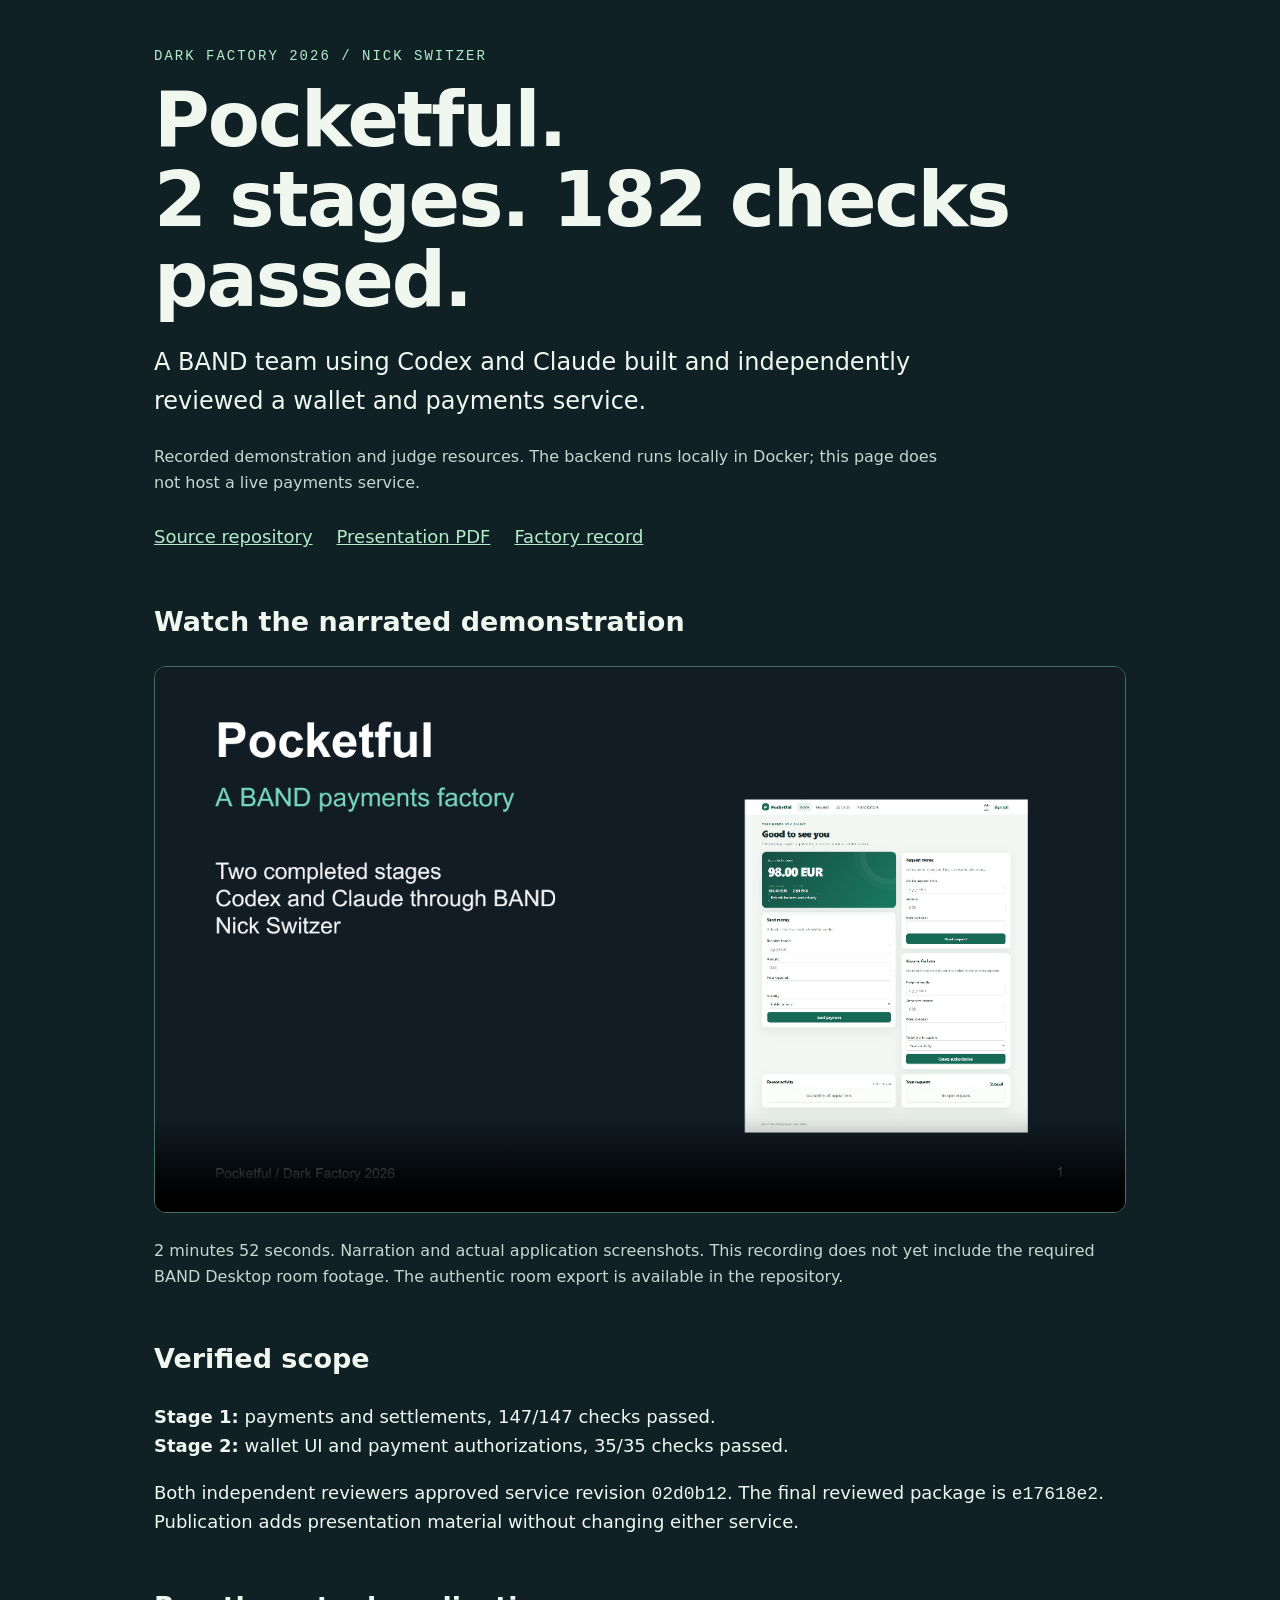
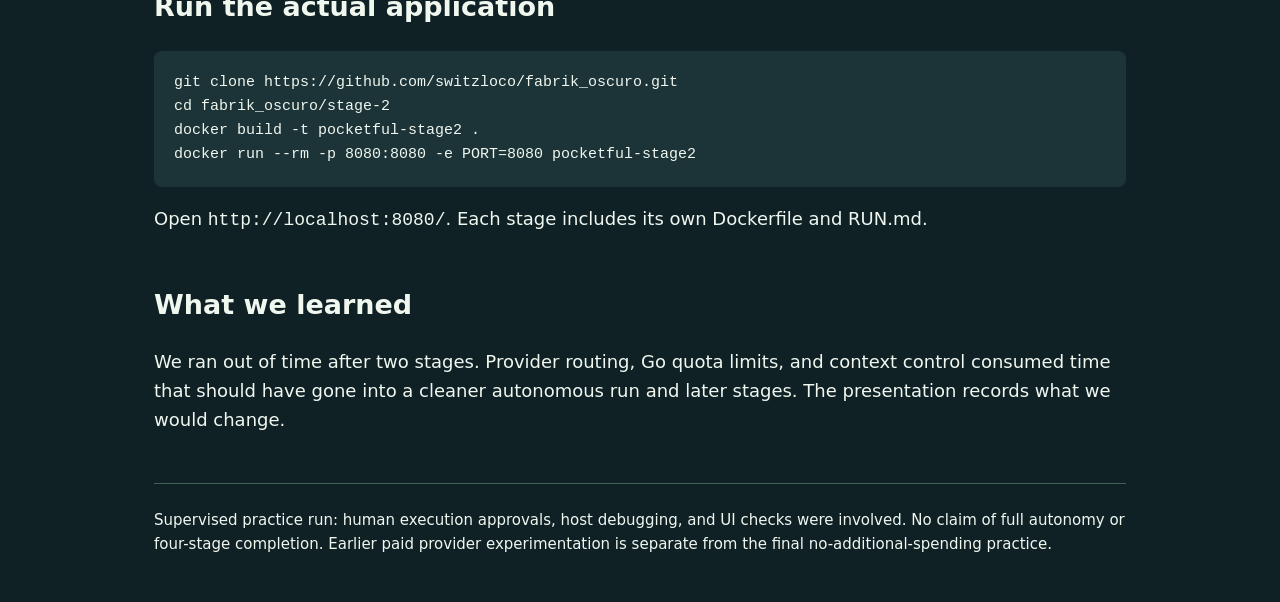
==== docs/index.html @ eaa7fab2 "Publish verified two-stage Pocketful package and submission assets" ====
<!doctype html><html lang="en"><head><meta charset="utf-8"><meta name="viewport" content="width=device-width,initial-scale=1"><title>Pocketful: 2 Stages, 182 Checks Passed</title><style>*{box-sizing:border-box}body{margin:0;background:#102126;color:#eff7ef;font:18px/1.6 system-ui,sans-serif}main{max-width:1020px;margin:auto;padding:48px 24px}h1{font-size:clamp(38px,7vw,76px);line-height:1.05;letter-spacing:-2px;margin:16px 0}h2{margin-top:48px}a{color:#b2ecc7}header p{font-size:24px;max-width:800px}.label{font:14px monospace;letter-spacing:2px;color:#b2ecc7}video{width:100%;background:#000;border:1px solid #487060;border-radius:12px}.links{display:flex;gap:24px;flex-wrap:wrap;margin:28px 0}pre{overflow:auto;background:#1c3337;padding:20px;border-radius:8px;font-size:15px}.note{color:#c4d8d0;font-size:16px}footer{border-top:1px solid #416056;margin-top:48px;padding-top:24px;font-size:15px}</style></head><body><main><header><div class="label">DARK FACTORY 2026 / NICK SWITZER</div><h1>Pocketful.<br>2 stages. 182 checks passed.</h1><p>A BAND team using Codex and Claude built and independently reviewed a wallet and payments service.</p><p class="note">Recorded demonstration and judge resources. The backend runs locally in Docker; this page does not host a live payments service.</p></header><nav class="links"><a href="https://github.com/switzloco/fabrik_oscuro">Source repository</a><a href="Pocketful-presentation.pdf">Presentation PDF</a><a href="https://github.com/switzloco/fabrik_oscuro/blob/main/FACTORY.md">Factory record</a></nav><h2>Watch the narrated demonstration</h2><video controls preload="metadata" poster="pocketful-cover.png"><source src="Pocketful-demo.mp4" type="video/mp4">Your browser cannot play the video. <a href="Pocketful-demo.mp4">Download MP4</a>.</video><p class="note">2 minutes 52 seconds. Narration and actual application screenshots. This recording does not yet include the required BAND Desktop room footage. The authentic room export is available in the repository.</p><h2>Verified scope</h2><p><strong>Stage 1:</strong> payments and settlements, 147/147 checks passed.<br><strong>Stage 2:</strong> wallet UI and payment authorizations, 35/35 checks passed.</p><p>Both independent reviewers approved service revision <code>02d0b12</code>. The final reviewed package is <code>e17618e2</code>. Publication adds presentation material without changing either service.</p><h2>Run the actual application</h2><pre>git clone https://github.com/switzloco/fabrik_oscuro.git
cd fabrik_oscuro/stage-2
docker build -t pocketful-stage2 .
docker run --rm -p 8080:8080 -e PORT=8080 pocketful-stage2</pre><p>Open <code>http://localhost:8080/</code>. Each stage includes its own Dockerfile and RUN.md.</p><h2>What we learned</h2><p>We ran out of time after two stages. Provider routing, Go quota limits, and context control consumed time that should have gone into a cleaner autonomous run and later stages. The presentation records what we would change.</p><footer>Supervised practice run: human execution approvals, host debugging, and UI checks were involved. No claim of full autonomy or four-stage completion. Earlier paid provider experimentation is separate from the final no-additional-spending practice.</footer></main></body></html>
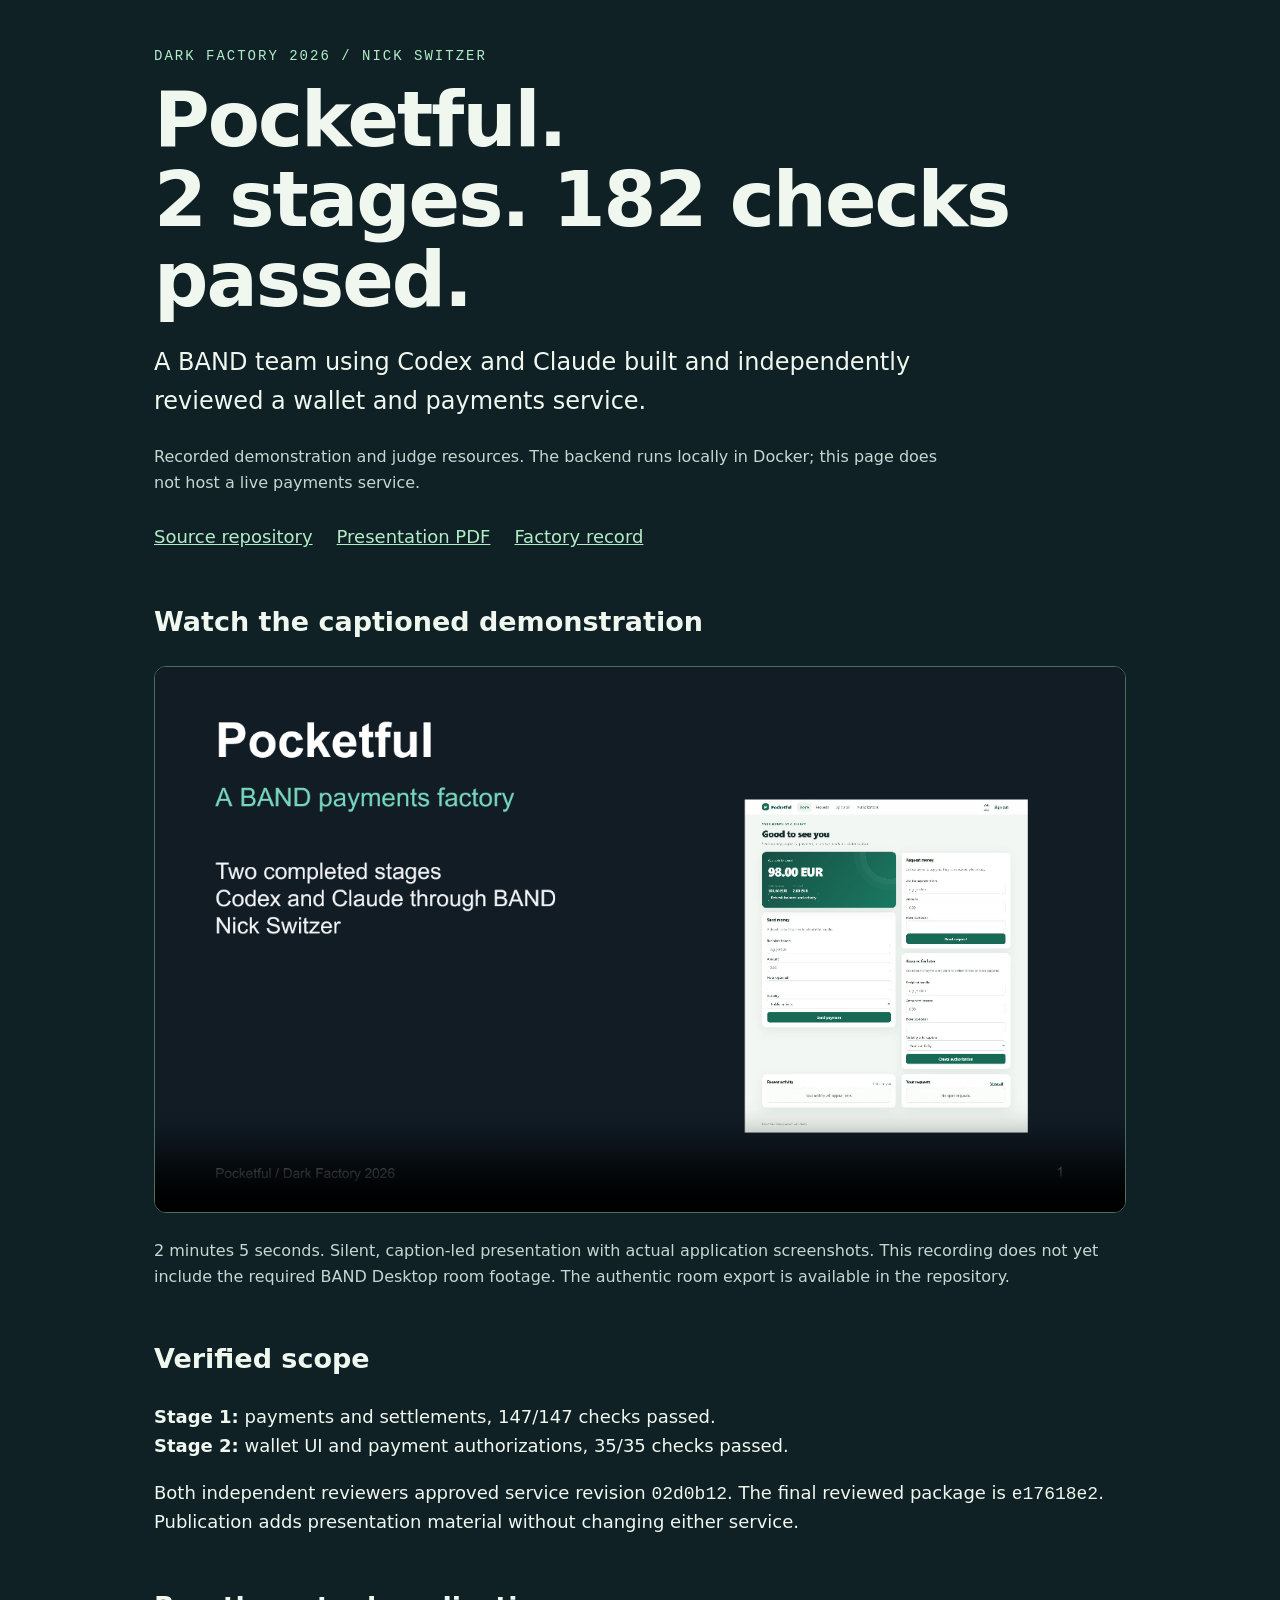
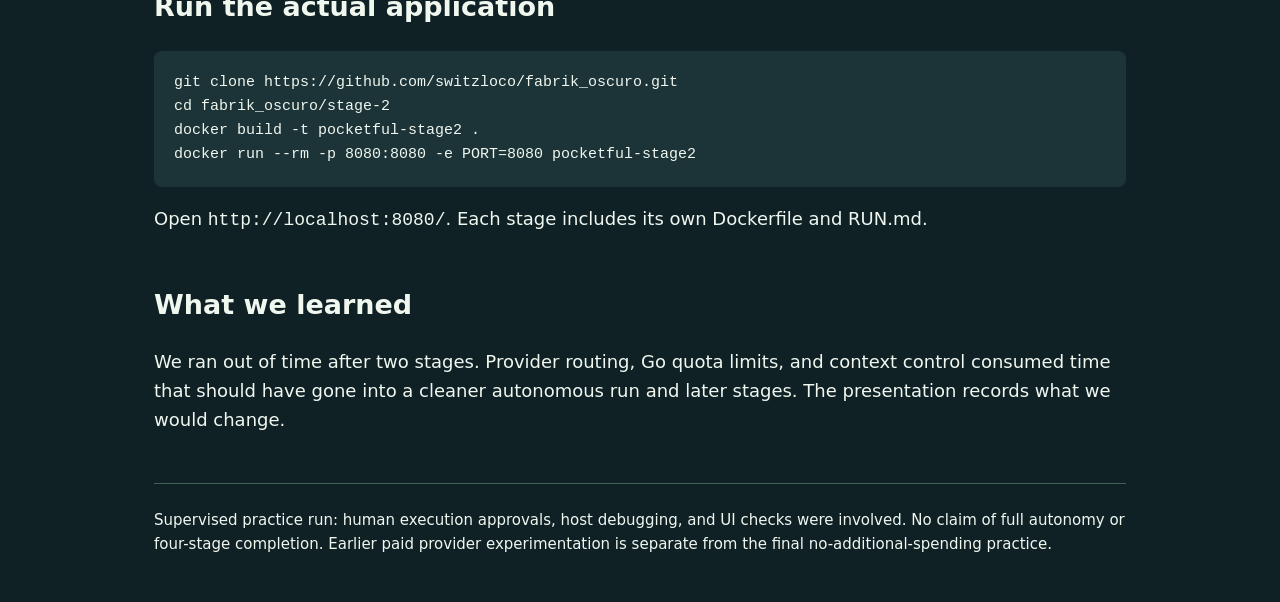
==== commit 961aea7b: "Replace robotic narration with silent caption-led demo" ====
--- a/docs/index.html
+++ b/docs/index.html
@@ -1,4 +1,4 @@
-<!doctype html><html lang="en"><head><meta charset="utf-8"><meta name="viewport" content="width=device-width,initial-scale=1"><title>Pocketful: 2 Stages, 182 Checks Passed</title><style>*{box-sizing:border-box}body{margin:0;background:#102126;color:#eff7ef;font:18px/1.6 system-ui,sans-serif}main{max-width:1020px;margin:auto;padding:48px 24px}h1{font-size:clamp(38px,7vw,76px);line-height:1.05;letter-spacing:-2px;margin:16px 0}h2{margin-top:48px}a{color:#b2ecc7}header p{font-size:24px;max-width:800px}.label{font:14px monospace;letter-spacing:2px;color:#b2ecc7}video{width:100%;background:#000;border:1px solid #487060;border-radius:12px}.links{display:flex;gap:24px;flex-wrap:wrap;margin:28px 0}pre{overflow:auto;background:#1c3337;padding:20px;border-radius:8px;font-size:15px}.note{color:#c4d8d0;font-size:16px}footer{border-top:1px solid #416056;margin-top:48px;padding-top:24px;font-size:15px}</style></head><body><main><header><div class="label">DARK FACTORY 2026 / NICK SWITZER</div><h1>Pocketful.<br>2 stages. 182 checks passed.</h1><p>A BAND team using Codex and Claude built and independently reviewed a wallet and payments service.</p><p class="note">Recorded demonstration and judge resources. The backend runs locally in Docker; this page does not host a live payments service.</p></header><nav class="links"><a href="https://github.com/switzloco/fabrik_oscuro">Source repository</a><a href="Pocketful-presentation.pdf">Presentation PDF</a><a href="https://github.com/switzloco/fabrik_oscuro/blob/main/FACTORY.md">Factory record</a></nav><h2>Watch the narrated demonstration</h2><video controls preload="metadata" poster="pocketful-cover.png"><source src="Pocketful-demo.mp4" type="video/mp4">Your browser cannot play the video. <a href="Pocketful-demo.mp4">Download MP4</a>.</video><p class="note">2 minutes 52 seconds. Narration and actual application screenshots. This recording does not yet include the required BAND Desktop room footage. The authentic room export is available in the repository.</p><h2>Verified scope</h2><p><strong>Stage 1:</strong> payments and settlements, 147/147 checks passed.<br><strong>Stage 2:</strong> wallet UI and payment authorizations, 35/35 checks passed.</p><p>Both independent reviewers approved service revision <code>02d0b12</code>. The final reviewed package is <code>e17618e2</code>. Publication adds presentation material without changing either service.</p><h2>Run the actual application</h2><pre>git clone https://github.com/switzloco/fabrik_oscuro.git
+<!doctype html><html lang="en"><head><meta charset="utf-8"><meta name="viewport" content="width=device-width,initial-scale=1"><title>Pocketful: 2 Stages, 182 Checks Passed</title><style>*{box-sizing:border-box}body{margin:0;background:#102126;color:#eff7ef;font:18px/1.6 system-ui,sans-serif}main{max-width:1020px;margin:auto;padding:48px 24px}h1{font-size:clamp(38px,7vw,76px);line-height:1.05;letter-spacing:-2px;margin:16px 0}h2{margin-top:48px}a{color:#b2ecc7}header p{font-size:24px;max-width:800px}.label{font:14px monospace;letter-spacing:2px;color:#b2ecc7}video{width:100%;background:#000;border:1px solid #487060;border-radius:12px}.links{display:flex;gap:24px;flex-wrap:wrap;margin:28px 0}pre{overflow:auto;background:#1c3337;padding:20px;border-radius:8px;font-size:15px}.note{color:#c4d8d0;font-size:16px}footer{border-top:1px solid #416056;margin-top:48px;padding-top:24px;font-size:15px}</style></head><body><main><header><div class="label">DARK FACTORY 2026 / NICK SWITZER</div><h1>Pocketful.<br>2 stages. 182 checks passed.</h1><p>A BAND team using Codex and Claude built and independently reviewed a wallet and payments service.</p><p class="note">Recorded demonstration and judge resources. The backend runs locally in Docker; this page does not host a live payments service.</p></header><nav class="links"><a href="https://github.com/switzloco/fabrik_oscuro">Source repository</a><a href="Pocketful-presentation.pdf">Presentation PDF</a><a href="https://github.com/switzloco/fabrik_oscuro/blob/main/FACTORY.md">Factory record</a></nav><h2>Watch the captioned demonstration</h2><video controls preload="metadata" poster="pocketful-cover.png"><source src="Pocketful-demo.mp4?v=captioned-2" type="video/mp4">Your browser cannot play the video. <a href="Pocketful-demo.mp4">Download MP4</a>.</video><p class="note">2 minutes 5 seconds. Silent, caption-led presentation with actual application screenshots. This recording does not yet include the required BAND Desktop room footage. The authentic room export is available in the repository.</p><h2>Verified scope</h2><p><strong>Stage 1:</strong> payments and settlements, 147/147 checks passed.<br><strong>Stage 2:</strong> wallet UI and payment authorizations, 35/35 checks passed.</p><p>Both independent reviewers approved service revision <code>02d0b12</code>. The final reviewed package is <code>e17618e2</code>. Publication adds presentation material without changing either service.</p><h2>Run the actual application</h2><pre>git clone https://github.com/switzloco/fabrik_oscuro.git
 cd fabrik_oscuro/stage-2
 docker build -t pocketful-stage2 .
 docker run --rm -p 8080:8080 -e PORT=8080 pocketful-stage2</pre><p>Open <code>http://localhost:8080/</code>. Each stage includes its own Dockerfile and RUN.md.</p><h2>What we learned</h2><p>We ran out of time after two stages. Provider routing, Go quota limits, and context control consumed time that should have gone into a cleaner autonomous run and later stages. The presentation records what we would change.</p><footer>Supervised practice run: human execution approvals, host debugging, and UI checks were involved. No claim of full autonomy or four-stage completion. Earlier paid provider experimentation is separate from the final no-additional-spending practice.</footer></main></body></html>
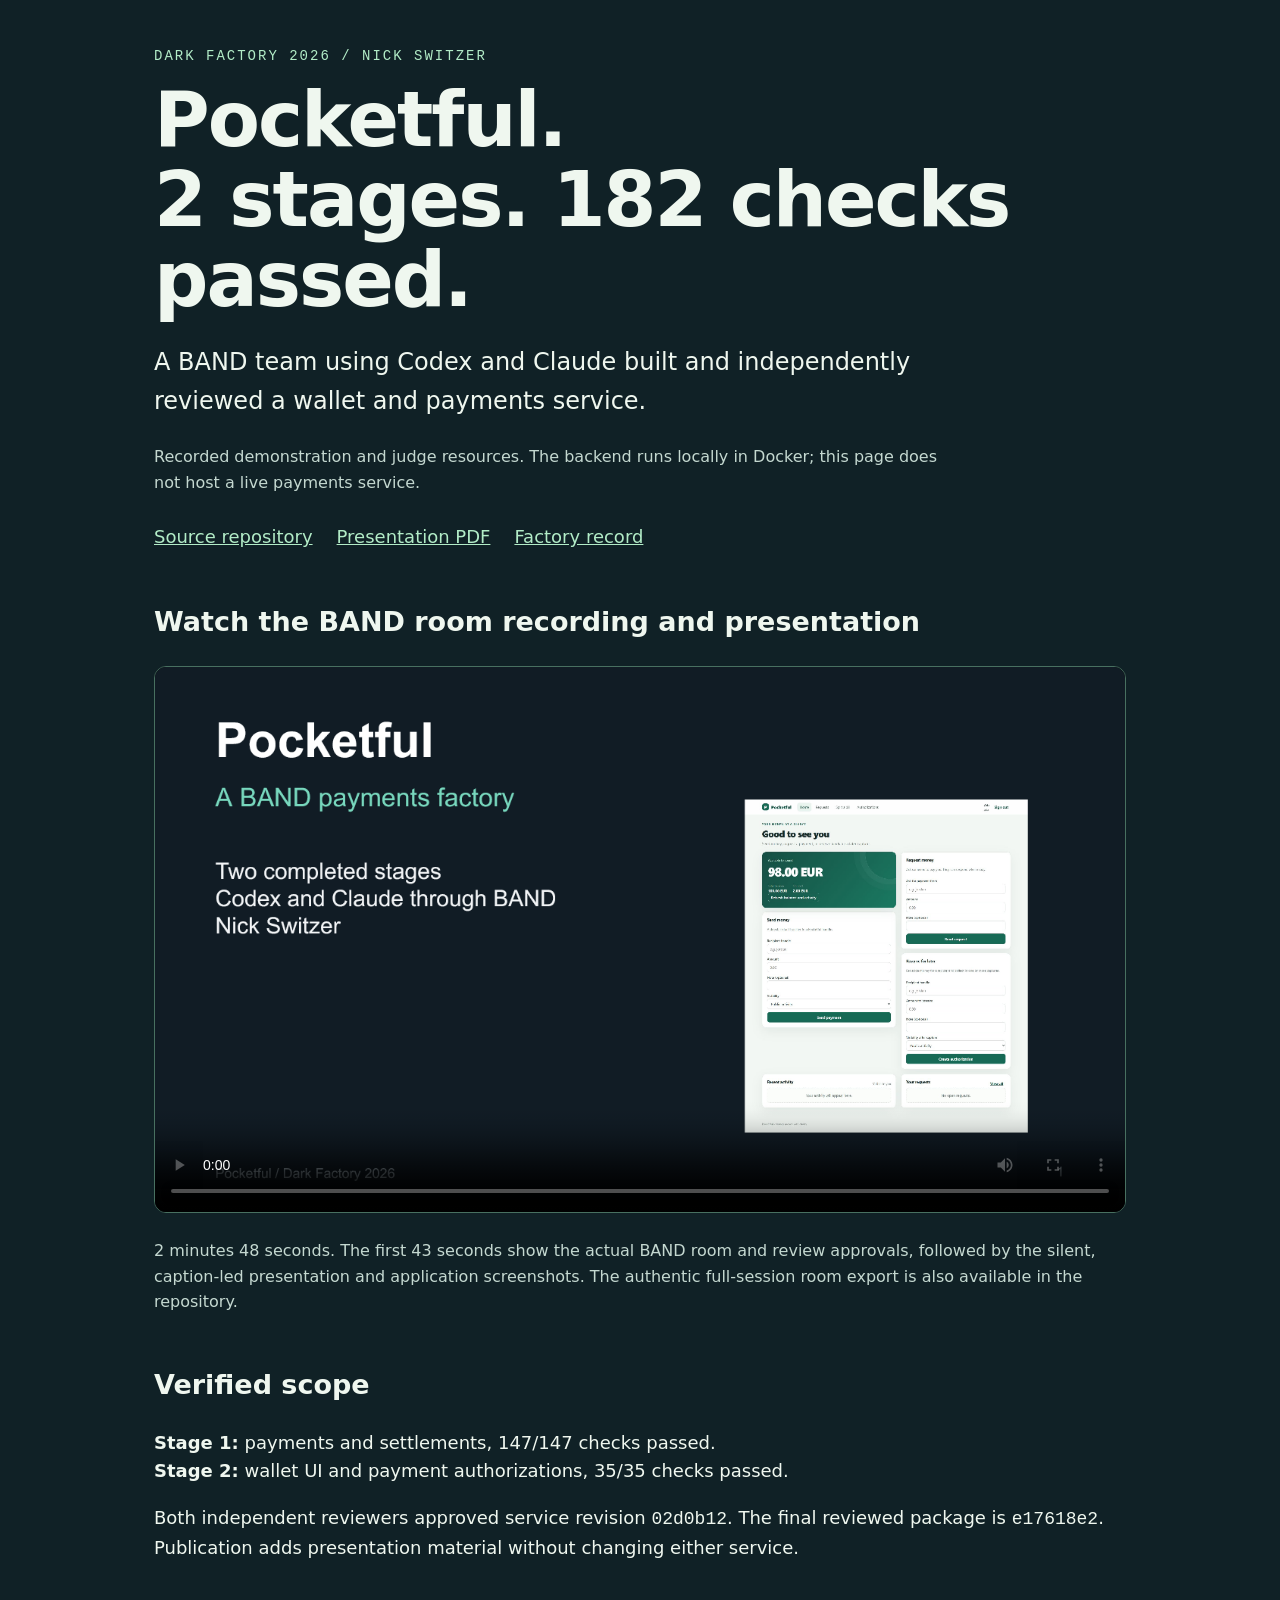
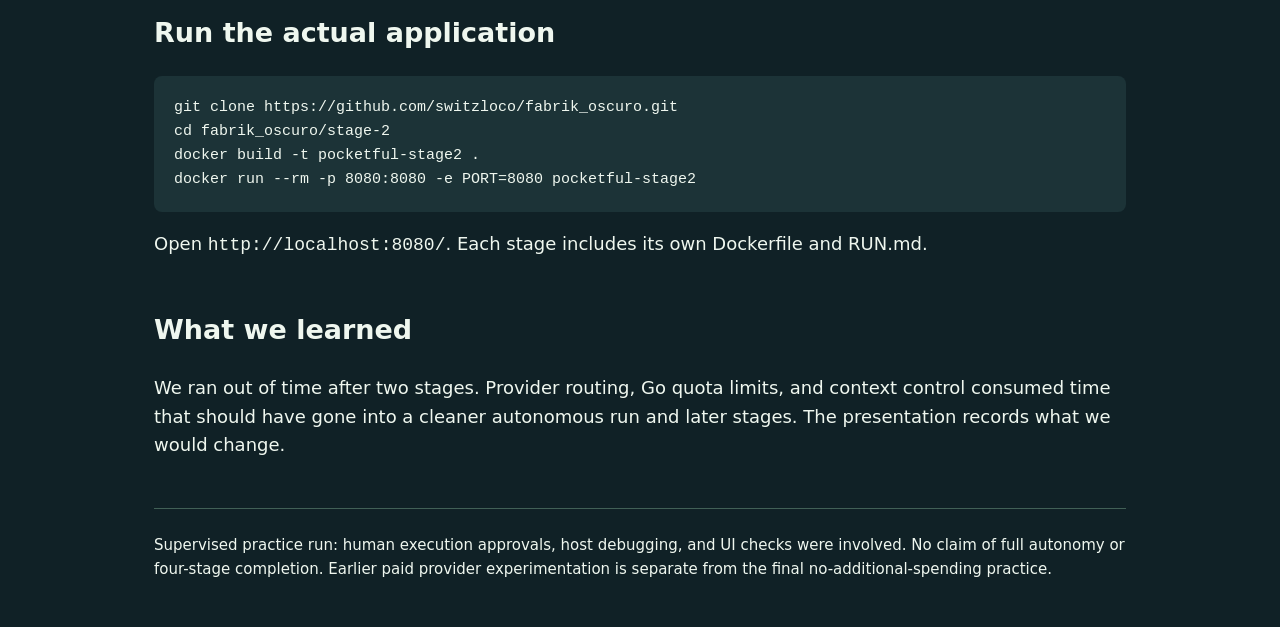
==== commit f57da212: "Include actual BAND room recording in submission video" ====
--- a/docs/index.html
+++ b/docs/index.html
@@ -1,4 +1,4 @@
-<!doctype html><html lang="en"><head><meta charset="utf-8"><meta name="viewport" content="width=device-width,initial-scale=1"><title>Pocketful: 2 Stages, 182 Checks Passed</title><style>*{box-sizing:border-box}body{margin:0;background:#102126;color:#eff7ef;font:18px/1.6 system-ui,sans-serif}main{max-width:1020px;margin:auto;padding:48px 24px}h1{font-size:clamp(38px,7vw,76px);line-height:1.05;letter-spacing:-2px;margin:16px 0}h2{margin-top:48px}a{color:#b2ecc7}header p{font-size:24px;max-width:800px}.label{font:14px monospace;letter-spacing:2px;color:#b2ecc7}video{width:100%;background:#000;border:1px solid #487060;border-radius:12px}.links{display:flex;gap:24px;flex-wrap:wrap;margin:28px 0}pre{overflow:auto;background:#1c3337;padding:20px;border-radius:8px;font-size:15px}.note{color:#c4d8d0;font-size:16px}footer{border-top:1px solid #416056;margin-top:48px;padding-top:24px;font-size:15px}</style></head><body><main><header><div class="label">DARK FACTORY 2026 / NICK SWITZER</div><h1>Pocketful.<br>2 stages. 182 checks passed.</h1><p>A BAND team using Codex and Claude built and independently reviewed a wallet and payments service.</p><p class="note">Recorded demonstration and judge resources. The backend runs locally in Docker; this page does not host a live payments service.</p></header><nav class="links"><a href="https://github.com/switzloco/fabrik_oscuro">Source repository</a><a href="Pocketful-presentation.pdf">Presentation PDF</a><a href="https://github.com/switzloco/fabrik_oscuro/blob/main/FACTORY.md">Factory record</a></nav><h2>Watch the captioned demonstration</h2><video controls preload="metadata" poster="pocketful-cover.png"><source src="Pocketful-demo.mp4?v=captioned-2" type="video/mp4">Your browser cannot play the video. <a href="Pocketful-demo.mp4">Download MP4</a>.</video><p class="note">2 minutes 5 seconds. Silent, caption-led presentation with actual application screenshots. This recording does not yet include the required BAND Desktop room footage. The authentic room export is available in the repository.</p><h2>Verified scope</h2><p><strong>Stage 1:</strong> payments and settlements, 147/147 checks passed.<br><strong>Stage 2:</strong> wallet UI and payment authorizations, 35/35 checks passed.</p><p>Both independent reviewers approved service revision <code>02d0b12</code>. The final reviewed package is <code>e17618e2</code>. Publication adds presentation material without changing either service.</p><h2>Run the actual application</h2><pre>git clone https://github.com/switzloco/fabrik_oscuro.git
+<!doctype html><html lang="en"><head><meta charset="utf-8"><meta name="viewport" content="width=device-width,initial-scale=1"><title>Pocketful: 2 Stages, 182 Checks Passed</title><style>*{box-sizing:border-box}body{margin:0;background:#102126;color:#eff7ef;font:18px/1.6 system-ui,sans-serif}main{max-width:1020px;margin:auto;padding:48px 24px}h1{font-size:clamp(38px,7vw,76px);line-height:1.05;letter-spacing:-2px;margin:16px 0}h2{margin-top:48px}a{color:#b2ecc7}header p{font-size:24px;max-width:800px}.label{font:14px monospace;letter-spacing:2px;color:#b2ecc7}video{width:100%;background:#000;border:1px solid #487060;border-radius:12px}.links{display:flex;gap:24px;flex-wrap:wrap;margin:28px 0}pre{overflow:auto;background:#1c3337;padding:20px;border-radius:8px;font-size:15px}.note{color:#c4d8d0;font-size:16px}footer{border-top:1px solid #416056;margin-top:48px;padding-top:24px;font-size:15px}</style></head><body><main><header><div class="label">DARK FACTORY 2026 / NICK SWITZER</div><h1>Pocketful.<br>2 stages. 182 checks passed.</h1><p>A BAND team using Codex and Claude built and independently reviewed a wallet and payments service.</p><p class="note">Recorded demonstration and judge resources. The backend runs locally in Docker; this page does not host a live payments service.</p></header><nav class="links"><a href="https://github.com/switzloco/fabrik_oscuro">Source repository</a><a href="Pocketful-presentation.pdf">Presentation PDF</a><a href="https://github.com/switzloco/fabrik_oscuro/blob/main/FACTORY.md">Factory record</a></nav><h2>Watch the BAND room recording and presentation</h2><video controls preload="metadata" poster="pocketful-cover.png"><source src="Pocketful-demo.mp4?v=band-room-3" type="video/mp4">Your browser cannot play the video. <a href="Pocketful-demo.mp4">Download MP4</a>.</video><p class="note">2 minutes 48 seconds. The first 43 seconds show the actual BAND room and review approvals, followed by the silent, caption-led presentation and application screenshots. The authentic full-session room export is also available in the repository.</p><h2>Verified scope</h2><p><strong>Stage 1:</strong> payments and settlements, 147/147 checks passed.<br><strong>Stage 2:</strong> wallet UI and payment authorizations, 35/35 checks passed.</p><p>Both independent reviewers approved service revision <code>02d0b12</code>. The final reviewed package is <code>e17618e2</code>. Publication adds presentation material without changing either service.</p><h2>Run the actual application</h2><pre>git clone https://github.com/switzloco/fabrik_oscuro.git
 cd fabrik_oscuro/stage-2
 docker build -t pocketful-stage2 .
 docker run --rm -p 8080:8080 -e PORT=8080 pocketful-stage2</pre><p>Open <code>http://localhost:8080/</code>. Each stage includes its own Dockerfile and RUN.md.</p><h2>What we learned</h2><p>We ran out of time after two stages. Provider routing, Go quota limits, and context control consumed time that should have gone into a cleaner autonomous run and later stages. The presentation records what we would change.</p><footer>Supervised practice run: human execution approvals, host debugging, and UI checks were involved. No claim of full autonomy or four-stage completion. Earlier paid provider experimentation is separate from the final no-additional-spending practice.</footer></main></body></html>
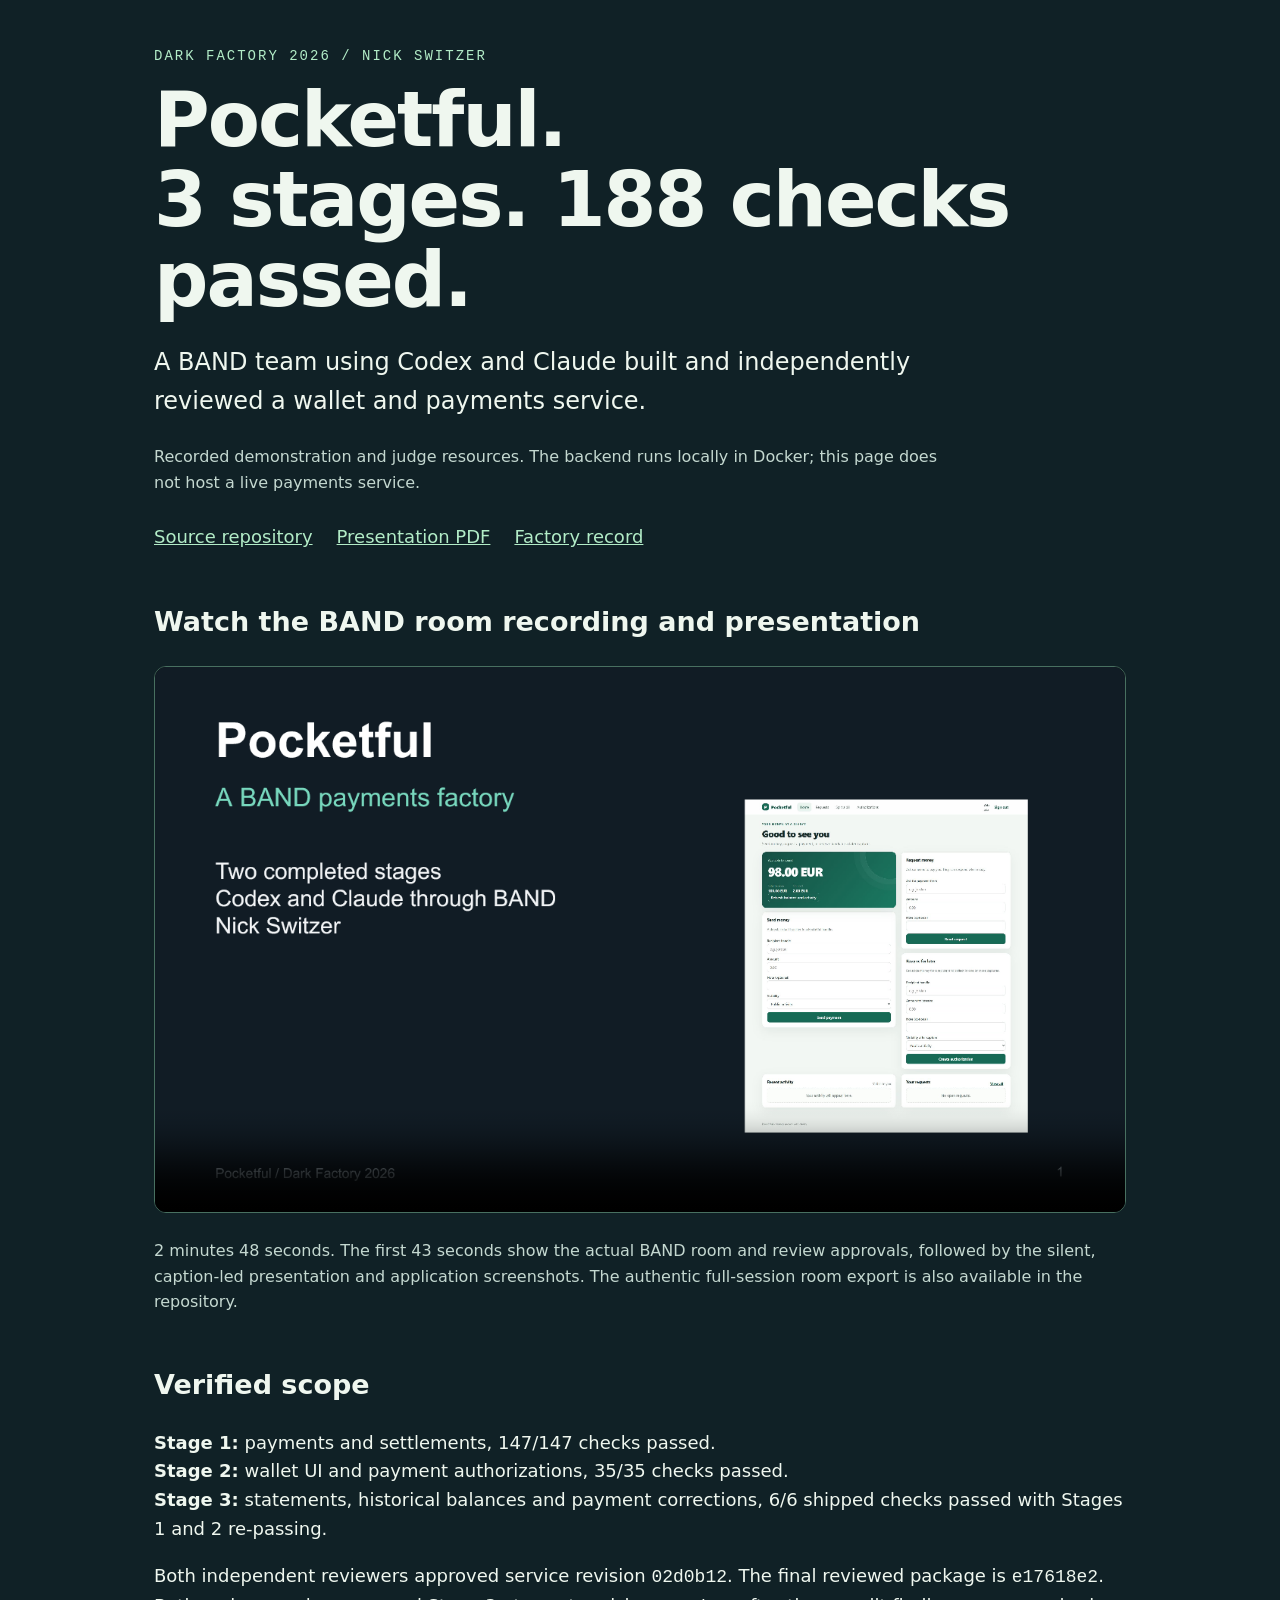
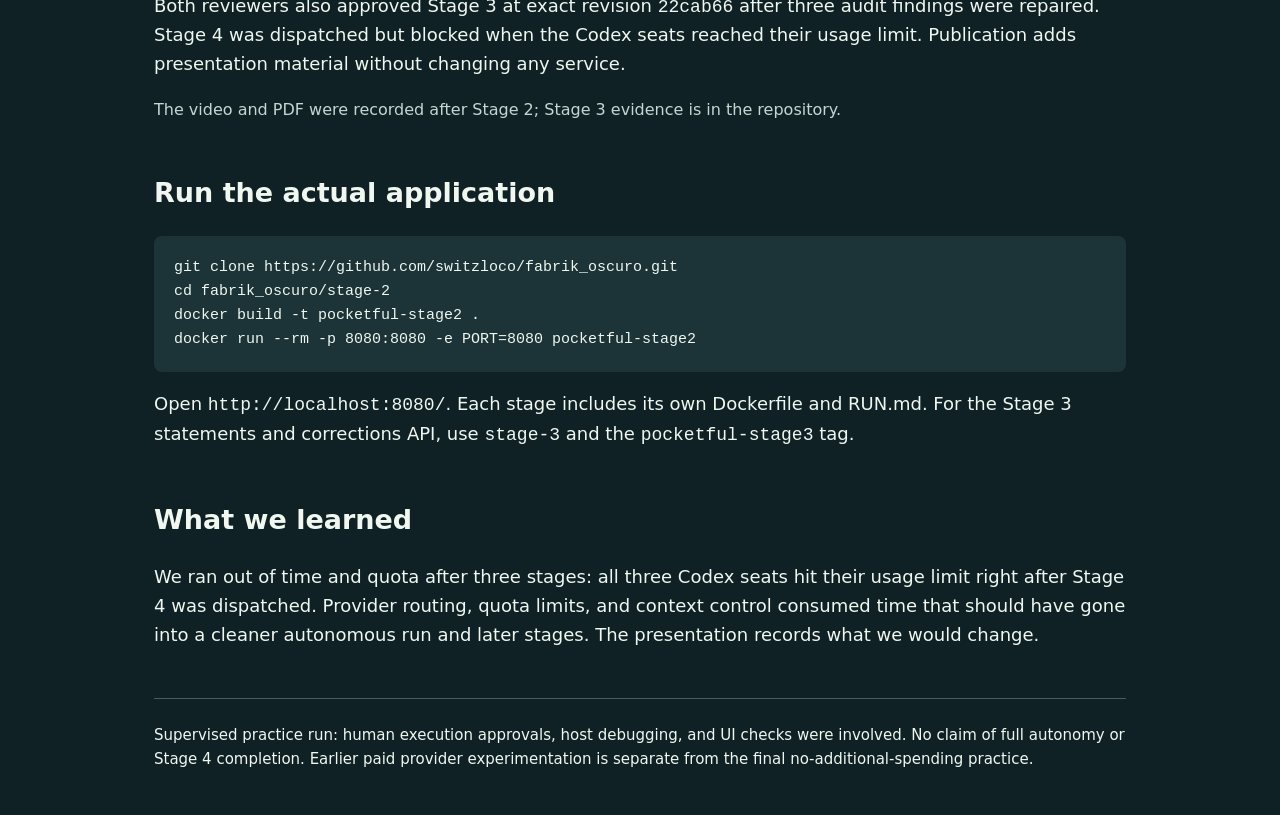
==== commit 71d276ae: "Package approved Stage 3 evidence and update submission docs Add both Stage 3 isolated harness repor" ====
--- a/docs/index.html
+++ b/docs/index.html
@@ -1,4 +1,4 @@
-<!doctype html><html lang="en"><head><meta charset="utf-8"><meta name="viewport" content="width=device-width,initial-scale=1"><title>Pocketful: 2 Stages, 182 Checks Passed</title><style>*{box-sizing:border-box}body{margin:0;background:#102126;color:#eff7ef;font:18px/1.6 system-ui,sans-serif}main{max-width:1020px;margin:auto;padding:48px 24px}h1{font-size:clamp(38px,7vw,76px);line-height:1.05;letter-spacing:-2px;margin:16px 0}h2{margin-top:48px}a{color:#b2ecc7}header p{font-size:24px;max-width:800px}.label{font:14px monospace;letter-spacing:2px;color:#b2ecc7}video{width:100%;background:#000;border:1px solid #487060;border-radius:12px}.links{display:flex;gap:24px;flex-wrap:wrap;margin:28px 0}pre{overflow:auto;background:#1c3337;padding:20px;border-radius:8px;font-size:15px}.note{color:#c4d8d0;font-size:16px}footer{border-top:1px solid #416056;margin-top:48px;padding-top:24px;font-size:15px}</style></head><body><main><header><div class="label">DARK FACTORY 2026 / NICK SWITZER</div><h1>Pocketful.<br>2 stages. 182 checks passed.</h1><p>A BAND team using Codex and Claude built and independently reviewed a wallet and payments service.</p><p class="note">Recorded demonstration and judge resources. The backend runs locally in Docker; this page does not host a live payments service.</p></header><nav class="links"><a href="https://github.com/switzloco/fabrik_oscuro">Source repository</a><a href="Pocketful-presentation.pdf">Presentation PDF</a><a href="https://github.com/switzloco/fabrik_oscuro/blob/main/FACTORY.md">Factory record</a></nav><h2>Watch the BAND room recording and presentation</h2><video controls preload="metadata" poster="pocketful-cover.png"><source src="Pocketful-demo.mp4?v=band-room-3" type="video/mp4">Your browser cannot play the video. <a href="Pocketful-demo.mp4">Download MP4</a>.</video><p class="note">2 minutes 48 seconds. The first 43 seconds show the actual BAND room and review approvals, followed by the silent, caption-led presentation and application screenshots. The authentic full-session room export is also available in the repository.</p><h2>Verified scope</h2><p><strong>Stage 1:</strong> payments and settlements, 147/147 checks passed.<br><strong>Stage 2:</strong> wallet UI and payment authorizations, 35/35 checks passed.</p><p>Both independent reviewers approved service revision <code>02d0b12</code>. The final reviewed package is <code>e17618e2</code>. Publication adds presentation material without changing either service.</p><h2>Run the actual application</h2><pre>git clone https://github.com/switzloco/fabrik_oscuro.git
+<!doctype html><html lang="en"><head><meta charset="utf-8"><meta name="viewport" content="width=device-width,initial-scale=1"><title>Pocketful: 3 Stages, 188 Checks Passed</title><style>*{box-sizing:border-box}body{margin:0;background:#102126;color:#eff7ef;font:18px/1.6 system-ui,sans-serif}main{max-width:1020px;margin:auto;padding:48px 24px}h1{font-size:clamp(38px,7vw,76px);line-height:1.05;letter-spacing:-2px;margin:16px 0}h2{margin-top:48px}a{color:#b2ecc7}header p{font-size:24px;max-width:800px}.label{font:14px monospace;letter-spacing:2px;color:#b2ecc7}video{width:100%;background:#000;border:1px solid #487060;border-radius:12px}.links{display:flex;gap:24px;flex-wrap:wrap;margin:28px 0}pre{overflow:auto;background:#1c3337;padding:20px;border-radius:8px;font-size:15px}.note{color:#c4d8d0;font-size:16px}footer{border-top:1px solid #416056;margin-top:48px;padding-top:24px;font-size:15px}</style></head><body><main><header><div class="label">DARK FACTORY 2026 / NICK SWITZER</div><h1>Pocketful.<br>3 stages. 188 checks passed.</h1><p>A BAND team using Codex and Claude built and independently reviewed a wallet and payments service.</p><p class="note">Recorded demonstration and judge resources. The backend runs locally in Docker; this page does not host a live payments service.</p></header><nav class="links"><a href="https://github.com/switzloco/fabrik_oscuro">Source repository</a><a href="Pocketful-presentation.pdf">Presentation PDF</a><a href="https://github.com/switzloco/fabrik_oscuro/blob/main/FACTORY.md">Factory record</a></nav><h2>Watch the BAND room recording and presentation</h2><video controls preload="metadata" poster="pocketful-cover.png"><source src="Pocketful-demo.mp4?v=band-room-3" type="video/mp4">Your browser cannot play the video. <a href="Pocketful-demo.mp4">Download MP4</a>.</video><p class="note">2 minutes 48 seconds. The first 43 seconds show the actual BAND room and review approvals, followed by the silent, caption-led presentation and application screenshots. The authentic full-session room export is also available in the repository.</p><h2>Verified scope</h2><p><strong>Stage 1:</strong> payments and settlements, 147/147 checks passed.<br><strong>Stage 2:</strong> wallet UI and payment authorizations, 35/35 checks passed.<br><strong>Stage 3:</strong> statements, historical balances and payment corrections, 6/6 shipped checks passed with Stages 1 and 2 re-passing.</p><p>Both independent reviewers approved service revision <code>02d0b12</code>. The final reviewed package is <code>e17618e2</code>. Both reviewers also approved Stage 3 at exact revision <code>22cab66</code> after three audit findings were repaired. Stage 4 was dispatched but blocked when the Codex seats reached their usage limit. Publication adds presentation material without changing any service.</p><p class="note">The video and PDF were recorded after Stage 2; Stage 3 evidence is in the repository.</p><h2>Run the actual application</h2><pre>git clone https://github.com/switzloco/fabrik_oscuro.git
 cd fabrik_oscuro/stage-2
 docker build -t pocketful-stage2 .
-docker run --rm -p 8080:8080 -e PORT=8080 pocketful-stage2</pre><p>Open <code>http://localhost:8080/</code>. Each stage includes its own Dockerfile and RUN.md.</p><h2>What we learned</h2><p>We ran out of time after two stages. Provider routing, Go quota limits, and context control consumed time that should have gone into a cleaner autonomous run and later stages. The presentation records what we would change.</p><footer>Supervised practice run: human execution approvals, host debugging, and UI checks were involved. No claim of full autonomy or four-stage completion. Earlier paid provider experimentation is separate from the final no-additional-spending practice.</footer></main></body></html>
+docker run --rm -p 8080:8080 -e PORT=8080 pocketful-stage2</pre><p>Open <code>http://localhost:8080/</code>. Each stage includes its own Dockerfile and RUN.md. For the Stage 3 statements and corrections API, use <code>stage-3</code> and the <code>pocketful-stage3</code> tag.</p><h2>What we learned</h2><p>We ran out of time and quota after three stages: all three Codex seats hit their usage limit right after Stage 4 was dispatched. Provider routing, quota limits, and context control consumed time that should have gone into a cleaner autonomous run and later stages. The presentation records what we would change.</p><footer>Supervised practice run: human execution approvals, host debugging, and UI checks were involved. No claim of full autonomy or Stage 4 completion. Earlier paid provider experimentation is separate from the final no-additional-spending practice.</footer></main></body></html>
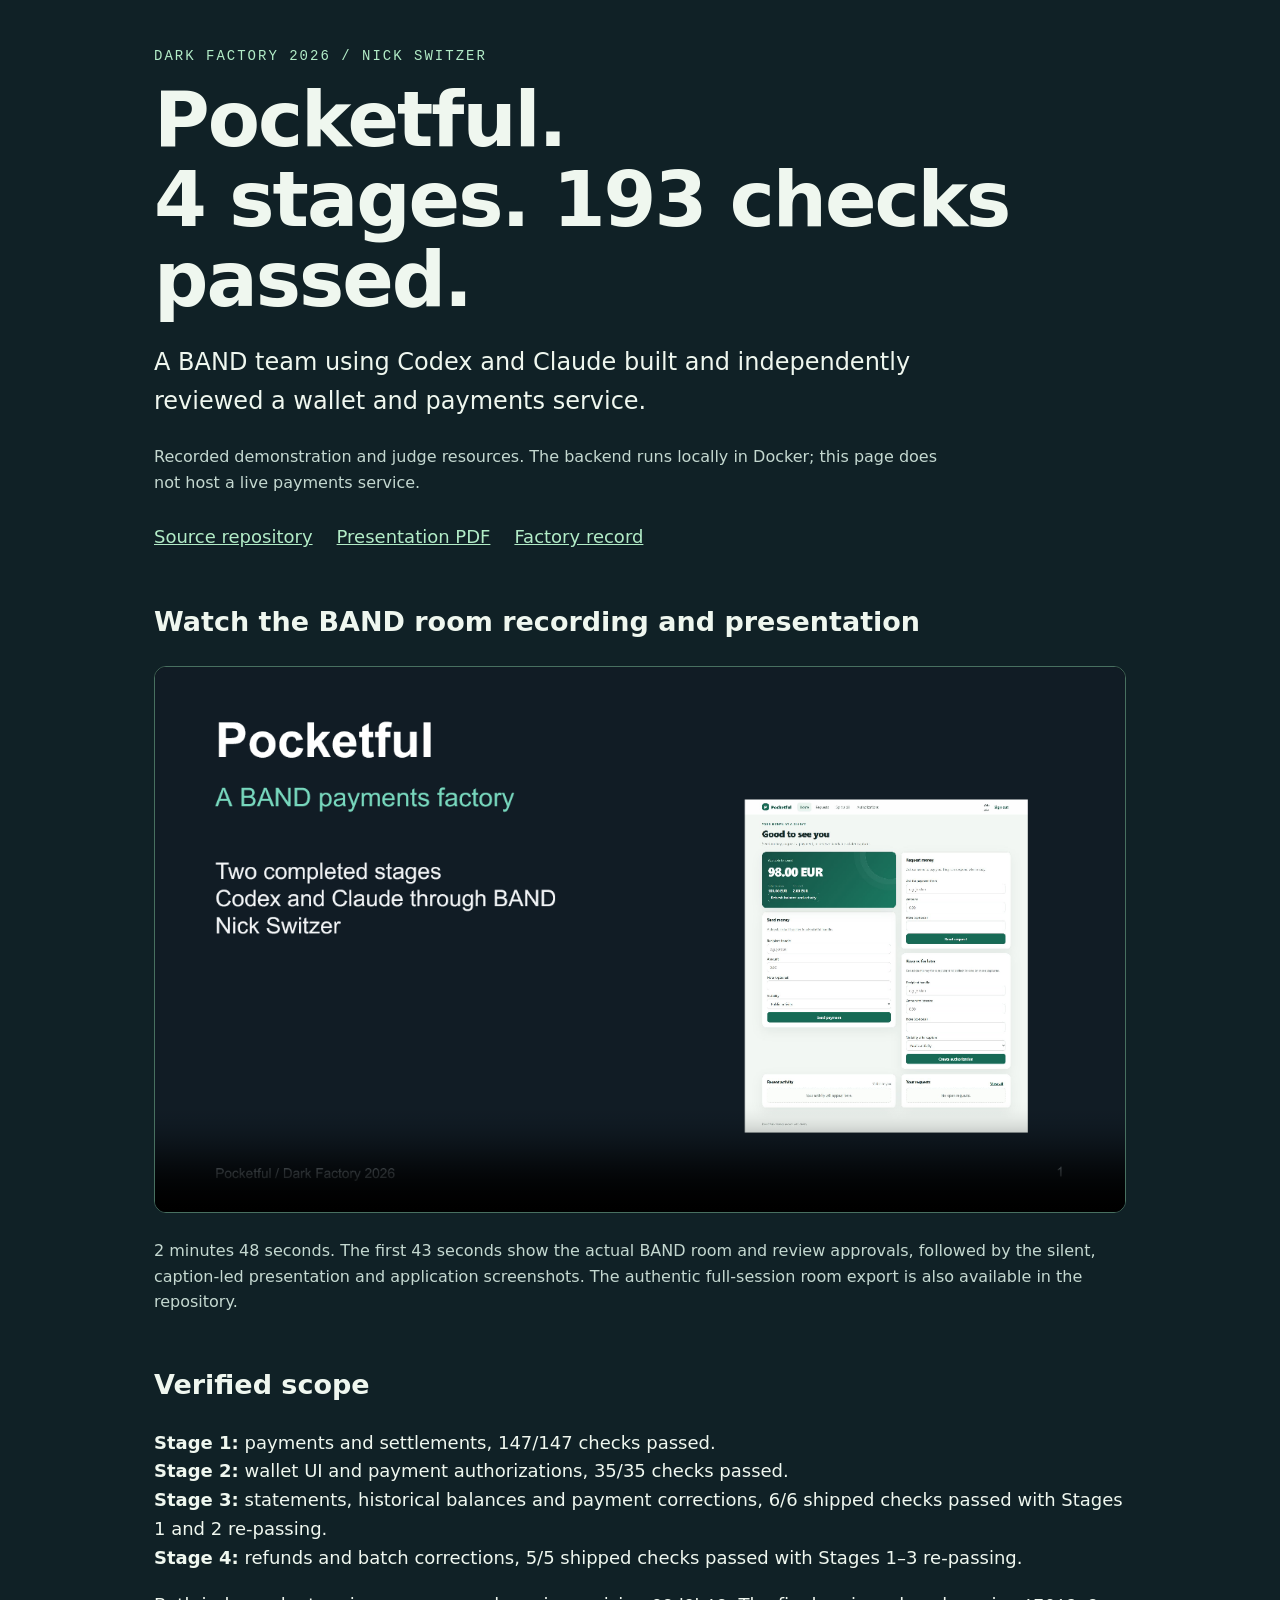
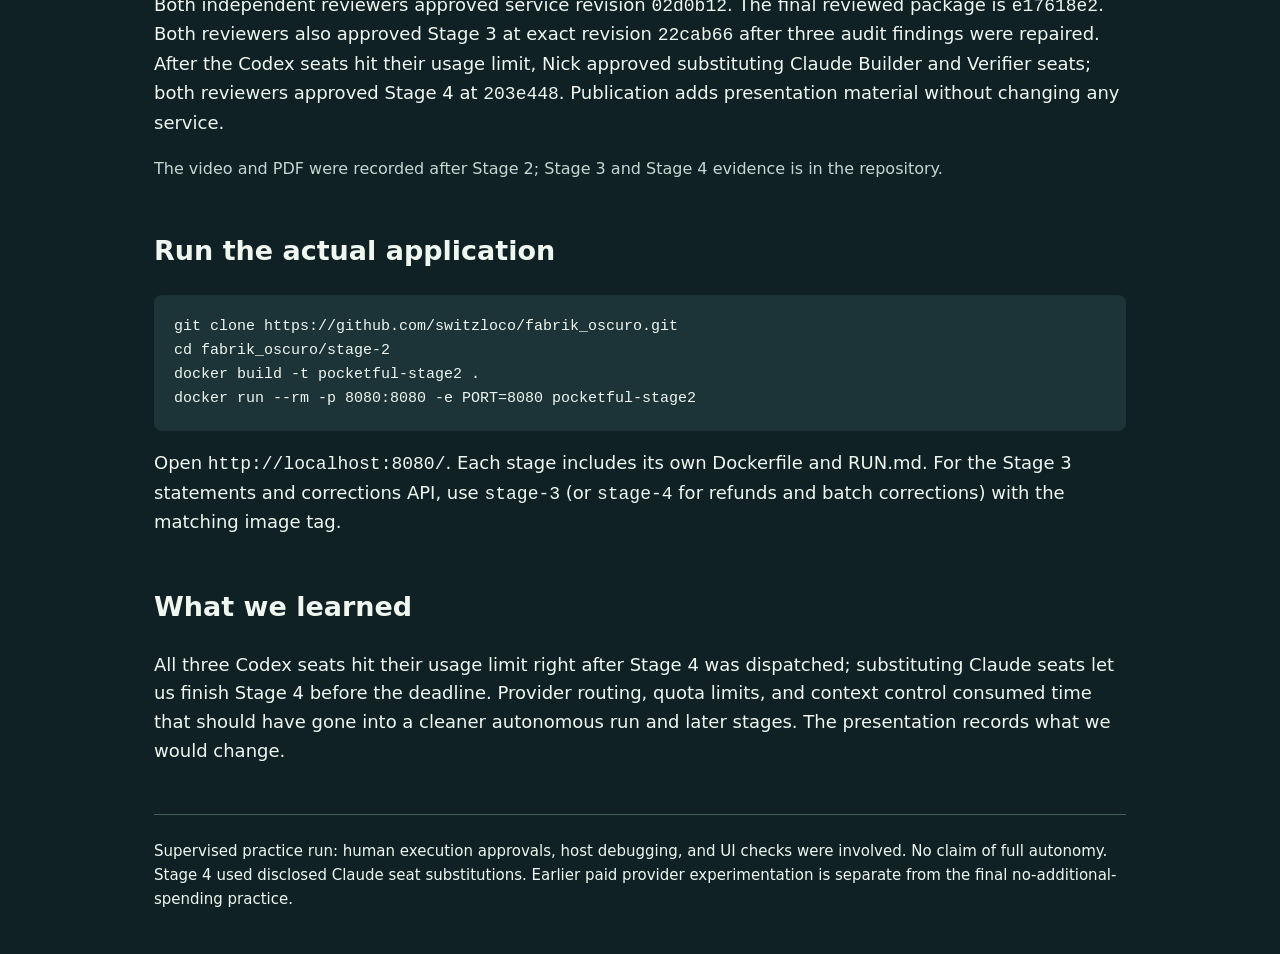
==== commit b91b20ae: "Package approved Stage 4 evidence and update submission docs to four stages Co-Authored-By: Claude O" ====
--- a/docs/index.html
+++ b/docs/index.html
@@ -1,4 +1,4 @@
-<!doctype html><html lang="en"><head><meta charset="utf-8"><meta name="viewport" content="width=device-width,initial-scale=1"><title>Pocketful: 3 Stages, 188 Checks Passed</title><style>*{box-sizing:border-box}body{margin:0;background:#102126;color:#eff7ef;font:18px/1.6 system-ui,sans-serif}main{max-width:1020px;margin:auto;padding:48px 24px}h1{font-size:clamp(38px,7vw,76px);line-height:1.05;letter-spacing:-2px;margin:16px 0}h2{margin-top:48px}a{color:#b2ecc7}header p{font-size:24px;max-width:800px}.label{font:14px monospace;letter-spacing:2px;color:#b2ecc7}video{width:100%;background:#000;border:1px solid #487060;border-radius:12px}.links{display:flex;gap:24px;flex-wrap:wrap;margin:28px 0}pre{overflow:auto;background:#1c3337;padding:20px;border-radius:8px;font-size:15px}.note{color:#c4d8d0;font-size:16px}footer{border-top:1px solid #416056;margin-top:48px;padding-top:24px;font-size:15px}</style></head><body><main><header><div class="label">DARK FACTORY 2026 / NICK SWITZER</div><h1>Pocketful.<br>3 stages. 188 checks passed.</h1><p>A BAND team using Codex and Claude built and independently reviewed a wallet and payments service.</p><p class="note">Recorded demonstration and judge resources. The backend runs locally in Docker; this page does not host a live payments service.</p></header><nav class="links"><a href="https://github.com/switzloco/fabrik_oscuro">Source repository</a><a href="Pocketful-presentation.pdf">Presentation PDF</a><a href="https://github.com/switzloco/fabrik_oscuro/blob/main/FACTORY.md">Factory record</a></nav><h2>Watch the BAND room recording and presentation</h2><video controls preload="metadata" poster="pocketful-cover.png"><source src="Pocketful-demo.mp4?v=band-room-3" type="video/mp4">Your browser cannot play the video. <a href="Pocketful-demo.mp4">Download MP4</a>.</video><p class="note">2 minutes 48 seconds. The first 43 seconds show the actual BAND room and review approvals, followed by the silent, caption-led presentation and application screenshots. The authentic full-session room export is also available in the repository.</p><h2>Verified scope</h2><p><strong>Stage 1:</strong> payments and settlements, 147/147 checks passed.<br><strong>Stage 2:</strong> wallet UI and payment authorizations, 35/35 checks passed.<br><strong>Stage 3:</strong> statements, historical balances and payment corrections, 6/6 shipped checks passed with Stages 1 and 2 re-passing.</p><p>Both independent reviewers approved service revision <code>02d0b12</code>. The final reviewed package is <code>e17618e2</code>. Both reviewers also approved Stage 3 at exact revision <code>22cab66</code> after three audit findings were repaired. Stage 4 was dispatched but blocked when the Codex seats reached their usage limit. Publication adds presentation material without changing any service.</p><p class="note">The video and PDF were recorded after Stage 2; Stage 3 evidence is in the repository.</p><h2>Run the actual application</h2><pre>git clone https://github.com/switzloco/fabrik_oscuro.git
+<!doctype html><html lang="en"><head><meta charset="utf-8"><meta name="viewport" content="width=device-width,initial-scale=1"><title>Pocketful: 4 Stages, 193 Checks Passed</title><style>*{box-sizing:border-box}body{margin:0;background:#102126;color:#eff7ef;font:18px/1.6 system-ui,sans-serif}main{max-width:1020px;margin:auto;padding:48px 24px}h1{font-size:clamp(38px,7vw,76px);line-height:1.05;letter-spacing:-2px;margin:16px 0}h2{margin-top:48px}a{color:#b2ecc7}header p{font-size:24px;max-width:800px}.label{font:14px monospace;letter-spacing:2px;color:#b2ecc7}video{width:100%;background:#000;border:1px solid #487060;border-radius:12px}.links{display:flex;gap:24px;flex-wrap:wrap;margin:28px 0}pre{overflow:auto;background:#1c3337;padding:20px;border-radius:8px;font-size:15px}.note{color:#c4d8d0;font-size:16px}footer{border-top:1px solid #416056;margin-top:48px;padding-top:24px;font-size:15px}</style></head><body><main><header><div class="label">DARK FACTORY 2026 / NICK SWITZER</div><h1>Pocketful.<br>4 stages. 193 checks passed.</h1><p>A BAND team using Codex and Claude built and independently reviewed a wallet and payments service.</p><p class="note">Recorded demonstration and judge resources. The backend runs locally in Docker; this page does not host a live payments service.</p></header><nav class="links"><a href="https://github.com/switzloco/fabrik_oscuro">Source repository</a><a href="Pocketful-presentation.pdf">Presentation PDF</a><a href="https://github.com/switzloco/fabrik_oscuro/blob/main/FACTORY.md">Factory record</a></nav><h2>Watch the BAND room recording and presentation</h2><video controls preload="metadata" poster="pocketful-cover.png"><source src="Pocketful-demo.mp4?v=band-room-3" type="video/mp4">Your browser cannot play the video. <a href="Pocketful-demo.mp4">Download MP4</a>.</video><p class="note">2 minutes 48 seconds. The first 43 seconds show the actual BAND room and review approvals, followed by the silent, caption-led presentation and application screenshots. The authentic full-session room export is also available in the repository.</p><h2>Verified scope</h2><p><strong>Stage 1:</strong> payments and settlements, 147/147 checks passed.<br><strong>Stage 2:</strong> wallet UI and payment authorizations, 35/35 checks passed.<br><strong>Stage 3:</strong> statements, historical balances and payment corrections, 6/6 shipped checks passed with Stages 1 and 2 re-passing.<br><strong>Stage 4:</strong> refunds and batch corrections, 5/5 shipped checks passed with Stages 1–3 re-passing.</p><p>Both independent reviewers approved service revision <code>02d0b12</code>. The final reviewed package is <code>e17618e2</code>. Both reviewers also approved Stage 3 at exact revision <code>22cab66</code> after three audit findings were repaired. After the Codex seats hit their usage limit, Nick approved substituting Claude Builder and Verifier seats; both reviewers approved Stage 4 at <code>203e448</code>. Publication adds presentation material without changing any service.</p><p class="note">The video and PDF were recorded after Stage 2; Stage 3 and Stage 4 evidence is in the repository.</p><h2>Run the actual application</h2><pre>git clone https://github.com/switzloco/fabrik_oscuro.git
 cd fabrik_oscuro/stage-2
 docker build -t pocketful-stage2 .
-docker run --rm -p 8080:8080 -e PORT=8080 pocketful-stage2</pre><p>Open <code>http://localhost:8080/</code>. Each stage includes its own Dockerfile and RUN.md. For the Stage 3 statements and corrections API, use <code>stage-3</code> and the <code>pocketful-stage3</code> tag.</p><h2>What we learned</h2><p>We ran out of time and quota after three stages: all three Codex seats hit their usage limit right after Stage 4 was dispatched. Provider routing, quota limits, and context control consumed time that should have gone into a cleaner autonomous run and later stages. The presentation records what we would change.</p><footer>Supervised practice run: human execution approvals, host debugging, and UI checks were involved. No claim of full autonomy or Stage 4 completion. Earlier paid provider experimentation is separate from the final no-additional-spending practice.</footer></main></body></html>
+docker run --rm -p 8080:8080 -e PORT=8080 pocketful-stage2</pre><p>Open <code>http://localhost:8080/</code>. Each stage includes its own Dockerfile and RUN.md. For the Stage 3 statements and corrections API, use <code>stage-3</code> (or <code>stage-4</code> for refunds and batch corrections) with the matching image tag.</p><h2>What we learned</h2><p>All three Codex seats hit their usage limit right after Stage 4 was dispatched; substituting Claude seats let us finish Stage 4 before the deadline. Provider routing, quota limits, and context control consumed time that should have gone into a cleaner autonomous run and later stages. The presentation records what we would change.</p><footer>Supervised practice run: human execution approvals, host debugging, and UI checks were involved. No claim of full autonomy. Stage 4 used disclosed Claude seat substitutions. Earlier paid provider experimentation is separate from the final no-additional-spending practice.</footer></main></body></html>
